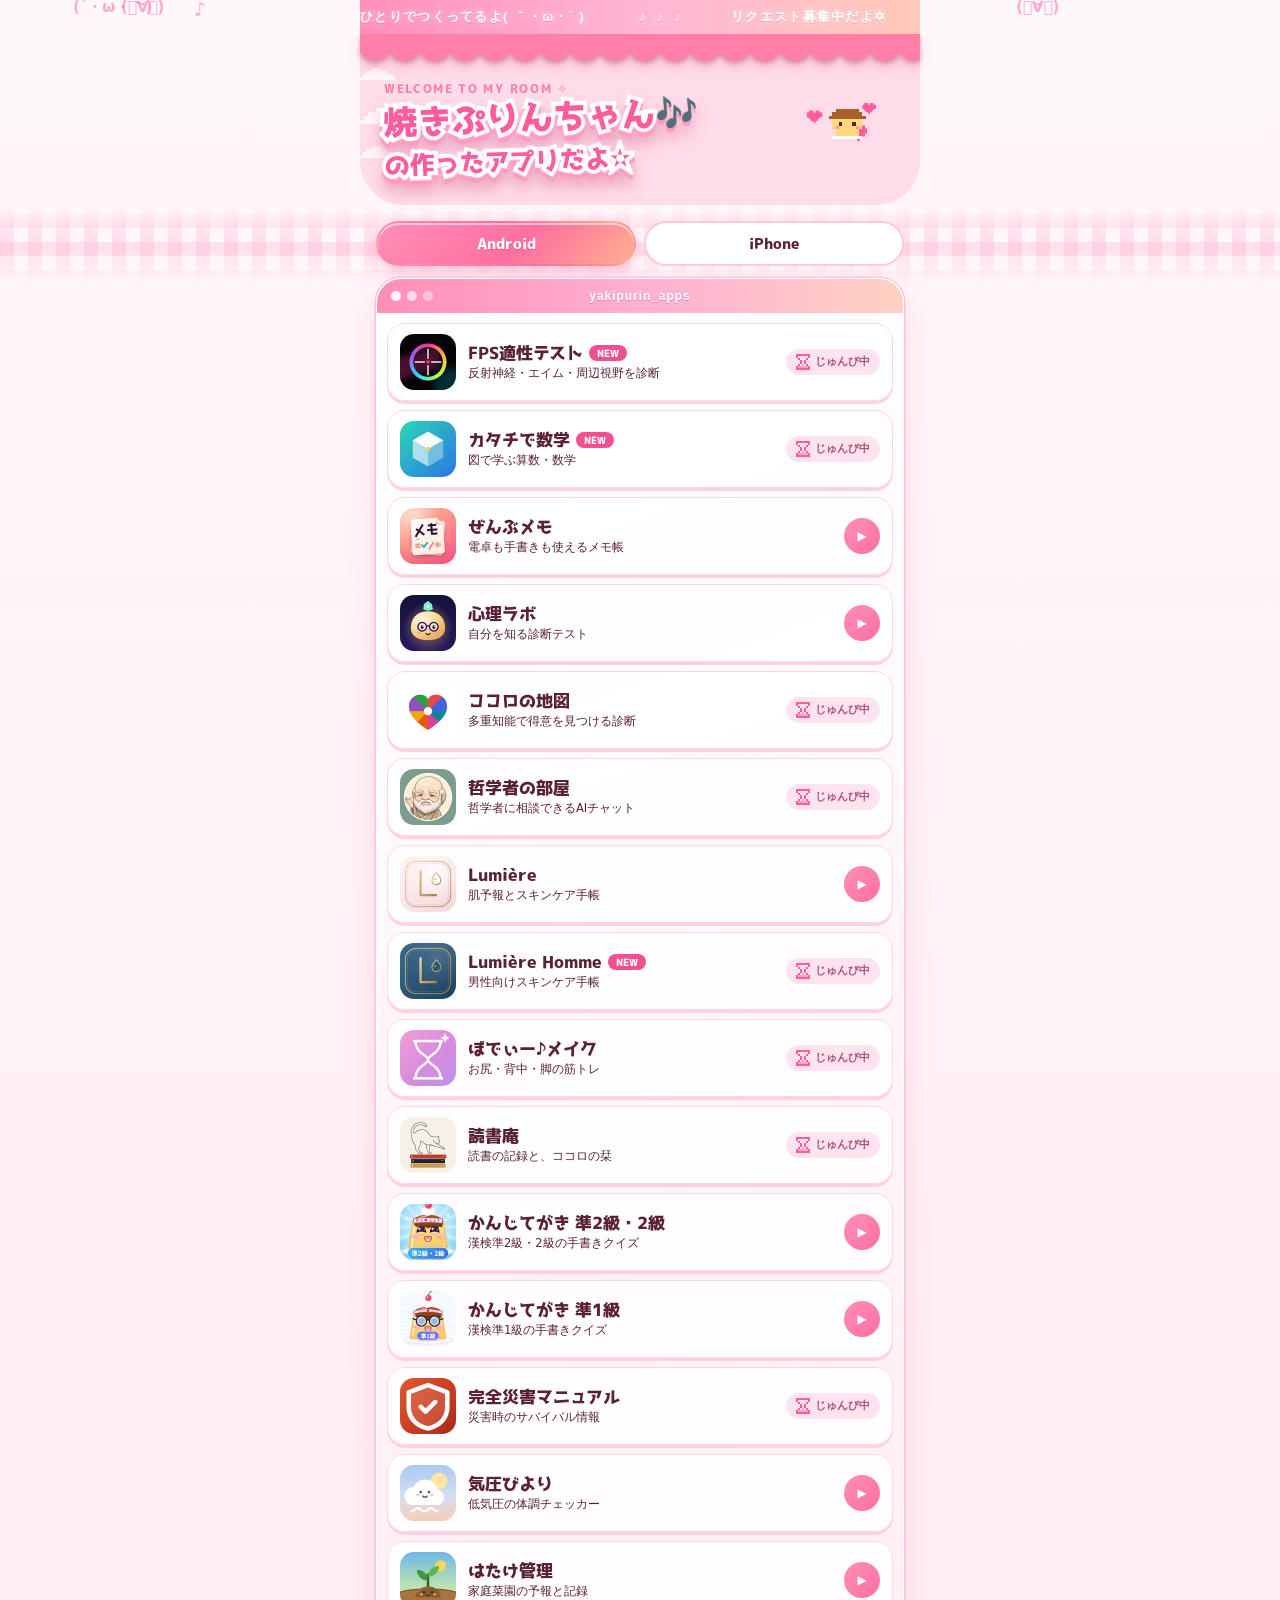
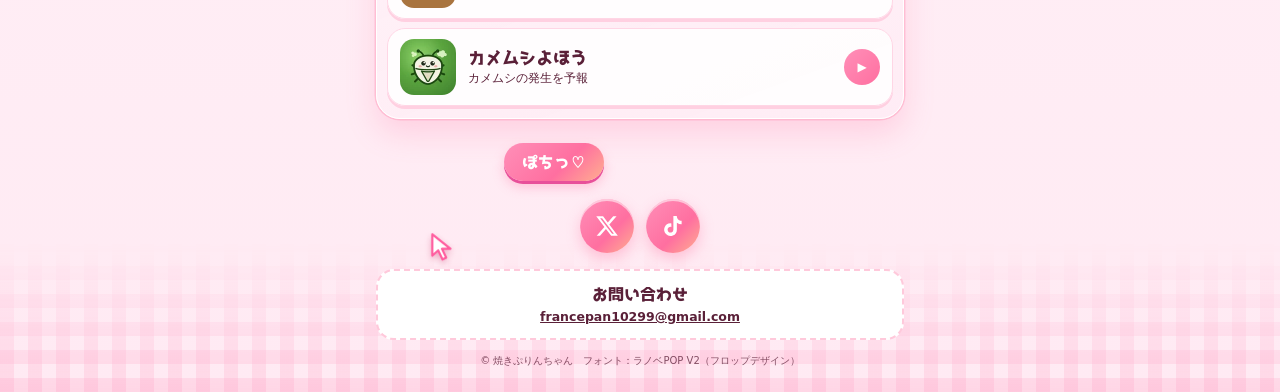
==== index (1).html @ 12c760b0 "Add files via upload" ====
<!doctype html>
<html lang="ja">
<head>
<meta charset="utf-8">
<meta name="viewport" content="width=device-width,initial-scale=1,viewport-fit=cover">
<title>焼きぷりんちゃんの作ったアプリだよ</title>
<meta name="description" content="焼きぷりんちゃんの作ったアプリだよ。Android / iPhone。">
<link rel="icon" href="paw.png">
<link rel="preload" href="lanobepop-v2.woff" as="font" type="font/woff" crossorigin>
<style>
@font-face{font-family:"LanobePOP";src:url("lanobepop-v2.woff") format("woff");font-display:swap}
:root{--s1:#FFF8FB;--s2:#FFEAF3;--hb:#FFDCE9;--ac:#F0508E;--sauce:#FF7FA8;--tx:#5A2038;--line:#FFC9DB;--sh:#FFD0E1}
*{box-sizing:border-box}
html{-webkit-text-size-adjust:100%;overflow-x:hidden;overflow-x:clip}
html{background:#FFEAF3}
body{position:relative;overflow-x:hidden;overflow-x:clip;margin:0;min-height:100vh;font-family:"Hiragino Maru Gothic ProN","Hiragino Sans","Rounded Mplus 1c","Noto Sans JP",system-ui,sans-serif;color:var(--tx);background:linear-gradient(180deg,var(--s1),var(--s2));padding-bottom:max(24px,env(safe-area-inset-bottom,0px))}
.wrap{position:relative;z-index:1;max-width:560px;margin:0 auto;padding-left:max(16px,env(safe-area-inset-left,0px));padding-right:max(16px,env(safe-area-inset-right,0px))}
.hero{margin:0 calc(-1*max(16px,env(safe-area-inset-left,0px)));padding:46px 24px 24px;background:var(--hb);border-radius:0 0 44px 44px;position:relative;isolation:isolate}
.hero::before{content:"";position:absolute;left:0;right:0;top:0;height:30px;background:linear-gradient(var(--sauce),var(--sauce)) top/100% 9px no-repeat,radial-gradient(circle at 15px 9px,var(--sauce) 17px,transparent 18px) 0 0/30px 30px repeat-x;filter:drop-shadow(0 3px 2px rgba(190,50,100,.38)) drop-shadow(0 6px 6px rgba(190,50,100,.18))}
.by{font-family:"LanobePOP",sans-serif;font-size:12px;letter-spacing:.14em;margin:0;color:var(--sauce)}
h1{font-family:"LanobePOP",sans-serif;font-weight:400;margin:4px 0 0;font-size:clamp(25px,7.4vw,34px);line-height:1.25;position:relative;transform:rotate(-2deg);transform-origin:left center}
.ln{display:block;position:relative;white-space:nowrap}
.ln.l2{font-size:.74em;margin-top:6px}
.ln .o{position:absolute;left:0;top:0;font-style:normal;color:#fff;-webkit-text-stroke:8px #fff;filter:drop-shadow(0 5px 0 #FF9CC0) drop-shadow(0 9px 7px rgba(200,60,110,.3))}
.ln .g{position:relative;font-weight:400;color:#FF5C9E;padding-right:16px}
.ln .o{padding-right:16px;overflow:visible}
.wv{display:block;width:70%;height:10px;margin-top:10px;position:relative}
.nb{display:inline-block}
.lead{margin:0;font-size:14px;font-weight:700}
.mq{margin:0 calc(-1*max(16px,env(safe-area-inset-left,0px)));padding-top:env(safe-area-inset-top,0px);background:linear-gradient(90deg,#FF8FB8,#FFB6D6 50%,#FFC9B8);color:#fff;font:700 13px/34px "Hiragino Maru Gothic ProN","Rounded Mplus 1c","Noto Sans JP",sans-serif;letter-spacing:.1em;overflow:hidden;white-space:pre;text-shadow:0 0 6px rgba(255,255,255,.75),0 1px 0 rgba(200,60,110,.35);position:relative;z-index:2}
.mq .trk{display:inline-flex;animation:mq 30s linear infinite;will-change:transform}
.mq .trk span{flex:none;padding-right:2em}
@keyframes mq{to{transform:translateX(-50%)}}
@media (prefers-reduced-motion:reduce){.mq .trk{animation:none}}
.tabs{display:flex;gap:8px;margin:16px 0 12px}
.tabs button{flex:1;padding:10px 0;border-radius:999px;font:400 15px "LanobePOP",sans-serif;background:#fff;border:2px solid var(--line);color:var(--tx);cursor:pointer}
.tabs button[aria-selected=true]{background:linear-gradient(135deg,#FF8FB8,#FF6FA0 55%,#FFB08F);border-color:transparent;color:#fff;text-shadow:0 1px 0 rgba(200,60,110,.35);box-shadow:0 6px 14px rgba(255,111,160,.35),inset 0 2px 0 rgba(255,255,255,.55)}
.tabs button:focus-visible,.go:focus-visible,.sns a:focus-visible{outline:3px solid #8A2E6A;outline-offset:2px}
.win{position:relative;margin:0;padding:44px 10px 12px;list-style:none;display:flex;flex-direction:column;gap:9px;border-radius:24px;background:linear-gradient(160deg,rgba(255,255,255,.92),rgba(255,236,245,.8));border:1.5px solid #fff;box-shadow:0 14px 30px rgba(255,111,160,.22),0 0 0 1.5px var(--line)}
.win::before{content:"";position:absolute;left:0;right:0;top:0;height:34px;border-radius:24px 24px 0 0;background:linear-gradient(90deg,#FF8FB8,#FFB3D2 55%,#FFD1C2)}
.win::after{content:"yakipurin_apps";position:absolute;left:0;right:0;top:0;text-align:center;color:#fff;font:700 12px/34px "Hiragino Maru Gothic ProN","Rounded Mplus 1c","Noto Sans JP",sans-serif;letter-spacing:.08em;text-shadow:0 1px 0 rgba(200,60,110,.4)}
.dots{position:absolute;left:14px;top:12px;display:flex;gap:6px;z-index:2}
.dots i{width:10px;height:10px;border-radius:50%;background:#fff;opacity:.9}.dots i:nth-child(2){opacity:.65}.dots i:nth-child(3){opacity:.4}
.app{display:flex;align-items:center;gap:12px;padding:10px 12px;background:rgba(255,255,255,.85);border:1.5px solid #FFD6E5;border-radius:18px;box-shadow:0 3px 0 var(--sh)}
.ic{width:56px;height:56px;border-radius:14px;flex:none;background:#FFE3EE center/cover no-repeat}
.i-bodymake{background-image:url([data-uri])}
.i-dokushoan{background-image:url([data-uri])}
.i-fpsreflex{background-image:url([data-uri])}
.i-hatake{background-image:url([data-uri])}
.i-katachi{background-image:url([data-uri])}
.i-kamemushi{background-image:url([data-uri])}
.i-kanji-jun1{background-image:url([data-uri])}
.i-kanji-jun2{background-image:url([data-uri])}
.i-kiatsu{background-image:url([data-uri])}
.i-kokoronochizu{background-image:url([data-uri])}
.i-lumiere{background-image:url([data-uri])}
.i-lumierehomme{background-image:url([data-uri])}
.i-saigai{background-image:url([data-uri])}
.i-shinrilab{background-image:url([data-uri])}
.i-tetsugaku{background-image:url([data-uri])}
.i-zenbumemo{background-image:url([data-uri])}

.tx{min-width:0;flex:1}
h3{word-break:keep-all;overflow-wrap:normal;font-family:"LanobePOP",sans-serif;font-weight:400;font-size:17px;line-height:1.35;margin:0}
.tx p{word-break:auto-phrase;line-break:strict;margin:0;font-size:11.5px;line-height:1.4;font-weight:500}
.new{font-family:"LanobePOP",sans-serif;font-style:normal;font-size:10px;padding:1px 8px;border-radius:999px;margin-left:6px;vertical-align:2px;background:var(--ac);color:#fff}
.go{margin-left:auto;flex:none;width:36px;height:36px;border-radius:50%;display:grid;place-items:center;font-size:12px;background:linear-gradient(135deg,#FF8FB8,#FF6FA0);color:#fff;text-decoration:none}
.go.soon{display:inline-flex;align-items:center;gap:5px;width:auto;height:auto;border-radius:999px;padding:5px 10px;background:#FFE3EE;color:#B0507A;font-size:10.5px;font-weight:700;white-space:nowrap}
.desk{position:relative;height:62px;margin-top:12px;display:flex;align-items:center;justify-content:center;gap:48px;clip-path:inset(-10px 0 -96px 0);overflow-x:clip}
.dbtn{padding:8px 18px;border-radius:999px;font-family:"LanobePOP",sans-serif;font-weight:400;font-size:16px;color:#fff;background:linear-gradient(135deg,#FF8FB8,#FF6FA0 60%,#FFB08F);box-shadow:0 3px 0 #E8509A,0 6px 12px rgba(255,111,160,.35);transition:transform .12s,box-shadow .12s}
.dbtn.dn{transform:translateY(3px);box-shadow:0 0 0 #E8509A,0 3px 8px rgba(255,111,160,.35)}
.dpop{padding:8px 14px;border-radius:12px;background:#fff;box-shadow:0 4px 12px rgba(200,60,110,.25),0 0 0 1.5px var(--line);font-family:"LanobePOP",sans-serif;font-size:16px;color:#FF5C9E;opacity:0;transform:scale(.7);transition:opacity .25s,transform .25s;white-space:nowrap}
.dpop.show{opacity:1;transform:scale(1)}
.cur{pointer-events:none;position:absolute;left:0;top:0;width:26px;height:30px;z-index:0;filter:drop-shadow(0 3px 3px rgba(200,60,110,.35));will-change:transform}
.rip{position:absolute;left:0;top:0;width:34px;height:34px;margin:-17px 0 0 -17px;border-radius:50%;border:2px solid #FF5C9E;opacity:0;z-index:0;pointer-events:none}
.hg{display:inline-block;width:14px;height:16px;line-height:0}
@media (max-width:380px){.go.soon{gap:3px;padding:4px 7px;font-size:10px;align-self:flex-end;margin-bottom:6px}.hg{width:10px;height:12px}.hg svg{width:10px;height:12px}}
.hg svg{display:block;shape-rendering:crispEdges}
.ld{margin-top:14px;position:relative;z-index:2}
.mono{font:700 11px ui-monospace,Menlo,Consolas,monospace;color:#FF5C9E;letter-spacing:.06em}
.bar{width:168px;height:14px;border:2px solid #FF5C9E;background:#fff;padding:2px;margin-top:4px;box-shadow:3px 3px 0 #FF9CC0}
.row{display:flex;align-items:flex-end;gap:10px}
.pct{font:700 13px ui-monospace,Menlo,Consolas,monospace;color:#FF5C9E;min-width:40px;margin-bottom:-1px}
#cl{position:absolute;inset:0;pointer-events:none;overflow:hidden;z-index:-1;border-radius:0 0 44px 44px}
.pxc{position:absolute;left:0;opacity:.75}
.pxp{font-size:clamp(25px,7.4vw,34px);position:absolute;left:87%;margin-left:-.54em;bottom:1.935em;z-index:2;pointer-events:none}
.bar{display:flex;gap:2px}
.bar i{display:block;flex:1;height:100%;background:#FF5C9E;visibility:hidden}
#pxh{position:absolute;inset:0;pointer-events:none;overflow:hidden;z-index:2}
.pxp svg{width:1.082em;height:.886em}
.pxheart{position:absolute;opacity:0}
#deco{position:absolute;left:0;top:0;right:0;bottom:0;overflow:hidden;pointer-events:none;z-index:0}
#deco .gb{position:absolute;left:0;right:0;background:repeating-linear-gradient(0deg,rgba(255,143,184,.24) 0 14px,transparent 14px 28px),repeating-linear-gradient(90deg,rgba(255,143,184,.24) 0 14px,transparent 14px 28px)}
#deco .it{position:absolute;top:0;left:0;will-change:transform}
#deco .it span{display:block;color:rgba(255,92,158,.5);font-weight:700;line-height:1;white-space:nowrap;animation:sw 5s ease-in-out infinite alternate}
@keyframes sw{from{transform:translateX(-9px) rotate(-6deg)}to{transform:translateX(9px) rotate(6deg)}}
@media (prefers-reduced-motion:reduce){#deco .it span{animation:none}}
.sns{display:flex;gap:12px;justify-content:center;margin-top:6px}
.sns a{position:relative;z-index:1;width:54px;height:54px;border-radius:50%;display:grid;place-items:center;background:linear-gradient(135deg,#FF8FB8,#FF6FA0 60%,#FFB08F);box-shadow:0 6px 14px rgba(255,111,160,.35),inset 0 2px 0 rgba(255,255,255,.55)}
.sns svg{width:24px;height:24px;fill:#fff}
.ct{margin-top:16px;text-align:center;padding:12px 14px;background:#fff;border:2px dashed var(--line);border-radius:18px}
.ct h2{font-family:"LanobePOP",sans-serif;font-weight:400;font-size:16px;margin:0 0 4px}
.ct p{margin:2px 0;font-size:12.5px;font-weight:700;overflow-wrap:anywhere}
.ct a{color:inherit}
.ft{font-size:10px;margin:14px 0 0;text-align:center;opacity:.75}
[hidden]{display:none!important}
/* コピー・長押し選択・画像の保存ドラッグをできなくする */
html,body,*{-webkit-user-select:none;user-select:none;-webkit-touch-callout:none;-webkit-user-drag:none}
img,a{-webkit-user-drag:none}
</style>
</head>
<body><div id="deco" aria-hidden="true"></div><div class="wrap">
<div class="mq" aria-hidden="true"><div class="trk"><span>ひとりでつくってるよ( ｀・ω・´ )           ♪  ♪  ♪          リクエスト募集中だよ✡          ひとりでつくってるよ( ｀・ω・´ )           ♪  ♪  ♪          リクエスト募集中だよ✡          </span><span>ひとりでつくってるよ( ｀・ω・´ )           ♪  ♪  ♪          リクエスト募集中だよ✡          ひとりでつくってるよ( ｀・ω・´ )           ♪  ♪  ♪          リクエスト募集中だよ✡          </span></div></div>
<header class="hero"><p class="by">WELCOME TO MY ROOM ✧</p><h1 aria-label="焼きぷりんちゃん🎶の作ったアプリだよ✫"><span class="ln"><i class="o" aria-hidden="true">焼きぷりんちゃん🎶</i><b class="g">焼きぷりんちゃん🎶</b></span><span class="ln l2"><i class="o" aria-hidden="true">の作ったアプリだよ✫</i><b class="g">の作ったアプリだよ✫</b></span></h1><div id="cl" aria-hidden="true"></div><div id="pxh" aria-hidden="true"></div></header>
<div class="tabs" role="tablist"><button role="tab" id="t-android" aria-selected="true" aria-controls="p-android">Android</button><button role="tab" id="t-ios" aria-selected="false" aria-controls="p-ios">iPhone</button></div>
<main>
<section id="p-android" role="tabpanel" aria-labelledby="t-android"><ul class="win"><div class="dots" aria-hidden="true"><i></i><i></i><i></i></div>
<li class="app"><span class="ic i-fpsreflex" aria-hidden="true"></span><div class="tx"><h3>FPS適性テスト<i class="new">NEW</i></h3><p>反射神経・エイム・周辺視野を診断</p></div><span class="go soon"><i class="hg"></i>じゅんび中</span></li><li class="app"><span class="ic i-katachi" aria-hidden="true"></span><div class="tx"><h3>カタチで数学<i class="new">NEW</i></h3><p>図で学ぶ算数・数学</p></div><span class="go soon"><i class="hg"></i>じゅんび中</span></li><li class="app"><span class="ic i-zenbumemo" aria-hidden="true"></span><div class="tx"><h3>ぜんぶメモ</h3><p>電卓も手書きも使えるメモ帳</p></div><a class="go" href="https://play.google.com/store/apps/details?id=com.yakipurin.zenbumemo" aria-label="ぜんぶメモをGoogle Playで見る">▶</a></li><li class="app"><span class="ic i-shinrilab" aria-hidden="true"></span><div class="tx"><h3>心理ラボ</h3><p>自分を知る診断テスト</p></div><a class="go" href="https://play.google.com/store/apps/details?id=com.yakipurin.shinrilab" aria-label="心理ラボをGoogle Playで見る">▶</a></li><li class="app"><span class="ic i-kokoronochizu" aria-hidden="true"></span><div class="tx"><h3>ココロの地図</h3><p>多重知能で得意を見つける診断</p></div><span class="go soon"><i class="hg"></i>じゅんび中</span></li><li class="app"><span class="ic i-tetsugaku" aria-hidden="true"></span><div class="tx"><h3>哲学者の部屋</h3><p>哲学者に相談できるAIチャット</p></div><span class="go soon"><i class="hg"></i>じゅんび中</span></li><li class="app"><span class="ic i-lumiere" aria-hidden="true"></span><div class="tx"><h3>Lumière</h3><p>肌予報とスキンケア手帳</p></div><a class="go" href="https://play.google.com/store/apps/details?id=com.yakipurin.lumiere" aria-label="LumièreをGoogle Playで見る">▶</a></li><li class="app"><span class="ic i-lumierehomme" aria-hidden="true"></span><div class="tx"><h3>Lumière Homme<i class="new">NEW</i></h3><p>男性向けスキンケア手帳</p></div><span class="go soon"><i class="hg"></i>じゅんび中</span></li><li class="app"><span class="ic i-bodymake" aria-hidden="true"></span><div class="tx"><h3>ぼでぃー♪メイク</h3><p>お尻・背中・脚の筋トレ</p></div><span class="go soon"><i class="hg"></i>じゅんび中</span></li><li class="app"><span class="ic i-dokushoan" aria-hidden="true"></span><div class="tx"><h3>読書庵</h3><p>読書の記録と、ココロの栞</p></div><span class="go soon"><i class="hg"></i>じゅんび中</span></li><li class="app"><span class="ic i-kanji-jun2" aria-hidden="true"></span><div class="tx"><h3>かんじてがき <span class=nb>準2級・2級</span></h3><p>漢検準2級・2級の手書きクイズ</p></div><a class="go" href="https://play.google.com/store/apps/details?id=jp.kanjitegaki.jun2" aria-label="かんじてがき 準2級・2級をGoogle Playで見る">▶</a></li><li class="app"><span class="ic i-kanji-jun1" aria-hidden="true"></span><div class="tx"><h3>かんじてがき <span class=nb>準1級</span></h3><p>漢検準1級の手書きクイズ</p></div><a class="go" href="https://play.google.com/store/apps/details?id=jp.kanjitegaki.jun1" aria-label="かんじてがき 準1級をGoogle Playで見る">▶</a></li><li class="app"><span class="ic i-saigai" aria-hidden="true"></span><div class="tx"><h3>完全災害マニュアル</h3><p>災害時のサバイバル情報</p></div><span class="go soon"><i class="hg"></i>じゅんび中</span></li><li class="app"><span class="ic i-kiatsu" aria-hidden="true"></span><div class="tx"><h3>気圧びより</h3><p>低気圧の体調チェッカー</p></div><a class="go" href="https://play.google.com/store/apps/details?id=com.yakipurin.kiatsu" aria-label="気圧びよりをGoogle Playで見る">▶</a></li><li class="app"><span class="ic i-hatake" aria-hidden="true"></span><div class="tx"><h3>はたけ管理</h3><p>家庭菜園の予報と記録</p></div><a class="go" href="https://play.google.com/store/apps/details?id=com.yakipurin.hatake" aria-label="はたけ管理をGoogle Playで見る">▶</a></li><li class="app"><span class="ic i-kamemushi" aria-hidden="true"></span><div class="tx"><h3>カメムシよほう</h3><p>カメムシの発生を予報</p></div><a class="go" href="https://play.google.com/store/apps/details?id=com.yakipurin.kamemushi" aria-label="カメムシよほうをGoogle Playで見る">▶</a></li>
</ul></section>
<section id="p-ios" role="tabpanel" aria-labelledby="t-ios" hidden><ul class="win"><div class="dots" aria-hidden="true"><i></i><i></i><i></i></div>
<li class="app"><span class="ic i-fpsreflex" aria-hidden="true"></span><div class="tx"><h3>FPS適性テスト<i class="new">NEW</i></h3><p>反射神経・エイム・周辺視野を診断</p></div><span class="go soon"><i class="hg"></i>じゅんび中</span></li><li class="app"><span class="ic i-katachi" aria-hidden="true"></span><div class="tx"><h3>カタチで数学<i class="new">NEW</i></h3><p>図で学ぶ算数・数学</p></div><span class="go soon"><i class="hg"></i>じゅんび中</span></li><li class="app"><span class="ic i-zenbumemo" aria-hidden="true"></span><div class="tx"><h3>ぜんぶメモ</h3><p>電卓も手書きも使えるメモ帳</p></div><span class="go soon"><i class="hg"></i>じゅんび中</span></li><li class="app"><span class="ic i-shinrilab" aria-hidden="true"></span><div class="tx"><h3>心理ラボ</h3><p>自分を知る診断テスト</p></div><span class="go soon"><i class="hg"></i>じゅんび中</span></li><li class="app"><span class="ic i-kokoronochizu" aria-hidden="true"></span><div class="tx"><h3>ココロの地図</h3><p>多重知能で得意を見つける診断</p></div><span class="go soon"><i class="hg"></i>じゅんび中</span></li><li class="app"><span class="ic i-tetsugaku" aria-hidden="true"></span><div class="tx"><h3>哲学者の部屋</h3><p>哲学者に相談できるAIチャット</p></div><span class="go soon"><i class="hg"></i>じゅんび中</span></li><li class="app"><span class="ic i-lumiere" aria-hidden="true"></span><div class="tx"><h3>Lumière</h3><p>肌予報とスキンケア手帳</p></div><span class="go soon"><i class="hg"></i>じゅんび中</span></li><li class="app"><span class="ic i-lumierehomme" aria-hidden="true"></span><div class="tx"><h3>Lumière Homme<i class="new">NEW</i></h3><p>男性向けスキンケア手帳</p></div><span class="go soon"><i class="hg"></i>じゅんび中</span></li><li class="app"><span class="ic i-bodymake" aria-hidden="true"></span><div class="tx"><h3>ぼでぃー♪メイク</h3><p>お尻・背中・脚の筋トレ</p></div><span class="go soon"><i class="hg"></i>じゅんび中</span></li><li class="app"><span class="ic i-dokushoan" aria-hidden="true"></span><div class="tx"><h3>読書庵</h3><p>読書の記録と、ココロの栞</p></div><span class="go soon"><i class="hg"></i>じゅんび中</span></li><li class="app"><span class="ic i-kanji-jun2" aria-hidden="true"></span><div class="tx"><h3>かんじてがき <span class=nb>準2級・2級</span></h3><p>漢検準2級・2級の手書きクイズ</p></div><span class="go soon"><i class="hg"></i>じゅんび中</span></li><li class="app"><span class="ic i-kanji-jun1" aria-hidden="true"></span><div class="tx"><h3>かんじてがき <span class=nb>準1級</span></h3><p>漢検準1級の手書きクイズ</p></div><span class="go soon"><i class="hg"></i>じゅんび中</span></li><li class="app"><span class="ic i-saigai" aria-hidden="true"></span><div class="tx"><h3>完全災害マニュアル</h3><p>災害時のサバイバル情報</p></div><span class="go soon"><i class="hg"></i>じゅんび中</span></li><li class="app"><span class="ic i-kiatsu" aria-hidden="true"></span><div class="tx"><h3>気圧びより</h3><p>低気圧の体調チェッカー</p></div><span class="go soon"><i class="hg"></i>じゅんび中</span></li><li class="app"><span class="ic i-hatake" aria-hidden="true"></span><div class="tx"><h3>はたけ管理</h3><p>家庭菜園の予報と記録</p></div><span class="go soon"><i class="hg"></i>じゅんび中</span></li><li class="app"><span class="ic i-kamemushi" aria-hidden="true"></span><div class="tx"><h3>カメムシよほう</h3><p>カメムシの発生を予報</p></div><span class="go soon"><i class="hg"></i>じゅんび中</span></li>
</ul></section>
</main>
<div class="desk" id="desk" aria-hidden="true"><b class="dbtn">ぽちっ♡</b><span class="dpop">ありがとう♡</span><svg class="cur" viewBox="0 0 24 28"><path d="M3 2v20l5.5-5 4 8.5 3.5-1.7-4-8.3H20z" fill="#fff" stroke="#FF5C9E" stroke-width="2" stroke-linejoin="round"/></svg><i class="rip"></i></div>
<nav class="sns" aria-label="SNS"><a href="https://x.com/TheSmallPrint6" aria-label="X" rel="noopener"><svg viewBox="0 0 24 24" aria-hidden="true"><path d="M18.244 2.25h3.308l-7.227 8.26 8.502 11.24H16.17l-5.214-6.817L4.99 21.75H1.68l7.73-8.835L1.254 2.25H8.08l4.713 6.231zm-1.161 17.52h1.833L7.084 4.126H5.117z"/></svg></a><a href="https://www.tiktok.com/@thesmallprint6" aria-label="TikTok" rel="noopener"><svg viewBox="0 0 24 24" aria-hidden="true"><path d="M19.59 6.69a4.83 4.83 0 0 1-3.77-4.25V2h-3.45v13.67a2.89 2.89 0 0 1-5.2 1.74 2.89 2.89 0 0 1 2.31-4.64 2.93 2.93 0 0 1 .88.13V9.4a6.84 6.84 0 0 0-1-.05A6.33 6.33 0 0 0 5 20.1a6.34 6.34 0 0 0 10.86-4.43v-7a8.16 8.16 0 0 0 4.77 1.52v-3.4a4.85 4.85 0 0 1-1.04-.1z"/></svg></a></nav>
<section class="ct"><h2>お問い合わせ</h2><p><a href="mailto:francepan10299@gmail.com">francepan10299@gmail.com</a></p></section>
<p class="ft">© 焼きぷりんちゃん　フォント：ラノベPOP V2（フロップデザイン）</p>
</div>
<script>
(function(){
var tabs={android:document.getElementById('t-android'),ios:document.getElementById('t-ios')},panels={android:document.getElementById('p-android'),ios:document.getElementById('p-ios')};
function show(k){for(var n in tabs){tabs[n].setAttribute('aria-selected',n===k);panels[n].hidden=n!==k;}try{history.replaceState(null,'','#'+k)}catch(e){}}
tabs.android.onclick=function(){show('android')};tabs.ios.onclick=function(){show('ios')};
var ua=navigator.userAgent||'',h=(location.hash||'').slice(1);
(function(){var b=document.getElementById('bar');if(!b)return;var pc=document.getElementById('pct'),N=16,bl=[],rm=window.matchMedia&&matchMedia('(prefers-reduced-motion:reduce)').matches;for(var i=0;i<N;i++){var e=document.createElement('i');b.appendChild(e);bl.push(e)}
function r(a,c){return a+Math.random()*(c-a)}
if(rm){for(var j=0;j<11;j++)bl[j].style.visibility='visible';if(pc)pc.textContent='69%';return}
function run(){bl.forEach(function(e){e.style.visibility='hidden'});if(pc)pc.textContent='0%';var k=0,sp=r(.7,1.5);(function nx(){if(k>=N){setTimeout(run,r(1400,2200));return}bl[k++].style.visibility='visible';if(pc)pc.textContent=Math.round(k/N*100)+'%';var d=r(60,320)*sp;if(Math.random()<.18)d+=r(250,700);setTimeout(nx,d)})()}
setTimeout(run,300)})();
(function(){var h=document.getElementById('pxh');if(!h)return;var hero=h.parentNode,pe=null,NS='http://www.w3.org/2000/svg',G=['.XX.XX.','XXXXXXX','XXXXXXX','.XXXXX.','..XXX..','...X...'],rm=window.matchMedia&&matchMedia('(prefers-reduced-motion:reduce)').matches,hs=[];
function mk(){var s=document.createElementNS(NS,'svg'),u=2;s.setAttribute('width',7*u);s.setAttribute('height',6*u);s.setAttribute('viewBox','0 0 7 6');s.setAttribute('shape-rendering','crispEdges');s.style.cssText='display:block;position:absolute;left:0;top:0;will-change:transform;opacity:0';for(var y=0;y<6;y++)for(var x=0;x<7;x++)if(G[y][x]==='X'){var q=document.createElementNS(NS,'rect');q.setAttribute('x',x);q.setAttribute('y',y);q.setAttribute('width',1);q.setAttribute('height',1);q.setAttribute('fill','#FF5C9E');s.appendChild(q)}return s}
for(var i=0;i<3;i++){var e=mk();h.appendChild(e);hs.push(e)}
function pos(n){pe=pe||hero.querySelector('.pxp');if(!pe)return;var a=hero.getBoundingClientRect(),b=pe.getBoundingClientRect(),k=b.width/33,cx=b.left-a.left+b.width/2-7*k,cy=b.top-a.top+b.height/2-6*k;hs.forEach(function(e,i){var t=n/1600+i*2.0944,x=Math.cos(t)*30*k,y=(Math.sin(t)*13-4)*k;e.style.width=(14*k)+'px';e.style.height=(12*k)+'px';e.style.opacity=1;e.style.transform='translate('+(cx+x)+'px,'+(cy+y)+'px) scale('+(.8+.4*(Math.sin(t)+1)/2)+')'})}
if(rm){pos(0);return}
(function f(n){pos(n);requestAnimationFrame(f)})(0)})();
(function(){var NS='http://www.w3.org/2000/svg',hero=document.querySelector('.hero'),rm=window.matchMedia&&matchMedia('(prefers-reduced-motion:reduce)').matches;
function gr(g,u,pal){var h=g.length,w=g[0].length,s=document.createElementNS(NS,'svg');s.setAttribute('width',w*u);s.setAttribute('height',h*u);s.setAttribute('viewBox','0 0 '+w+' '+h);s.setAttribute('shape-rendering','crispEdges');s.style.display='block';for(var y=0;y<h;y++)for(var x=0;x<w;x++){var c=g[y][x];if(c!=='.'){var q=document.createElementNS(NS,'rect');q.setAttribute('x',x);q.setAttribute('y',y);q.setAttribute('width',1);q.setAttribute('height',1);q.setAttribute('fill',pal[c]);s.appendChild(q)}}return s}
if(!hero)return;
var PUD=['..CCCCCCC..','.CCCCCCCCC.','CCCCCCCCCCC','.YYYYYYYYY.','.YYEYYYEYY.','.YKYYYYYKY.','..YYYYYYY..','..YYYYYYY..','.WWWWWWWWW.'],pp=document.createElement('div');pp.className='pxp';pp.appendChild(gr(PUD,3,{C:'#A8612A',Y:'#FFD97A',E:'#5A1F3B',K:'#FF8FB8',W:'#FFFFFF'}));hero.appendChild(pp);
if(!rm)pp.animate([{transform:'translateY(0)'},{transform:'translateY(-9px)'},{transform:'translateY(0)'}],{duration:900,iterations:Infinity,easing:'steps(2,end)'});
var cl=document.getElementById('cl'),CL=['....XXX.....','..XXXXXXX...','.XXXXXXXXXX.','XXXXXXXXXXXX'],U=[3,4,3],T=[34,74,112];
for(var i=0;i<3;i++)(function(i){var e=document.createElement('div');e.className='pxc';e.style.top=T[i]+'px';e.appendChild(gr(CL,U[i],{X:'#fff'}));cl.appendChild(e);if(rm){e.style.left=(14+i*30)+'%';return}
e.animate([{transform:'translateX(-60px)'},{transform:'translateX('+(hero.clientWidth+20)+'px)'}],{duration:26000+i*7000,delay:-i*9000,iterations:Infinity,easing:'steps(60,end)'})})(i)})();
(function(){var NS='http://www.w3.org/2000/svg',F=[['XXXXXXX','XSSSSSX','.XSSSX.','..XSX..','..X.X..','.X...X.','X.....X','XXXXXXX'],['XXXXXXX','X.....X','.XSSSX.','..X.X..','..XSX..','.X.S.X.','X.SSS.X','XXXXXXX'],['XXXXXXX','X.....X','.X...X.','..X.X..','..X.X..','.X.S.X.','XSSSSSX','XXXXXXX']],hs=[].slice.call(document.querySelectorAll('.hg'));function dr(e,g){var s=document.createElementNS(NS,'svg');s.setAttribute('width',14);s.setAttribute('height',16);s.setAttribute('viewBox','0 0 7 8');for(var y=0;y<8;y++)for(var x=0;x<7;x++)if(g[y][x]!='.'){var r=document.createElementNS(NS,'rect');r.setAttribute('x',x);r.setAttribute('y',y);r.setAttribute('width',1);r.setAttribute('height',1);r.setAttribute('fill',g[y][x]=='S'?'#FFA3C6':'#FF5C9E');s.appendChild(r)}e.innerHTML='';e.appendChild(s)}
var i=0;function t(){hs.forEach(function(e){dr(e,F[i%3])})}t();if(!(window.matchMedia&&matchMedia('(prefers-reduced-motion:reduce)').matches))setInterval(function(){i++;t()},700)})();
(function(){var d=document.getElementById('desk');if(!d)return;var cur=d.querySelector('.cur'),rip=d.querySelector('.rip'),pop=d.querySelector('.dpop'),btn=d.querySelector('.dbtn');
var rm=window.matchMedia&&matchMedia('(prefers-reduced-motion:reduce)').matches;
function pt(el,ox,oy){var a=d.getBoundingClientRect(),b=el.getBoundingClientRect();return[b.left-a.left+(ox==null?b.width/2:ox),b.top-a.top+(oy==null?b.height/2:oy)]}
var pos=[-30,30];function put(p){cur.style.transform='translate('+p[0]+'px,'+p[1]+'px)';pos=p}
function wait(t){return new Promise(function(r){setTimeout(r,t)})}
function R(a,b){return a+Math.random()*(b-a)}
function mv(p,t){return new Promise(function(r){var a=pos,dx=p[0]-a[0],dy=p[1]-a[1],L=Math.sqrt(dx*dx+dy*dy)||1,nx=-dy/L,ny=dx/L,off=(Math.random()<.5?-1:1)*Math.max(22,L*R(.25,.45)),c=[(a[0]+p[0])/2+nx*off,(a[1]+p[1])/2+ny*off],ph=R(0,6),s=null;
function f(n){if(s===null)s=n;var k=Math.min(1,(n-s)/t),e=k<.5?2*k*k:1-Math.pow(-2*k+2,2)/2,u=1-e,w=Math.sin(e*Math.PI*3+ph)*3*Math.sin(e*Math.PI);
put([u*u*a[0]+2*u*e*c[0]+e*e*p[0]+w,u*u*a[1]+2*u*e*c[1]+e*e*p[1]+w]);if(k<1)requestAnimationFrame(f);else r()}requestAnimationFrame(f)})}
var NS='http://www.w3.org/2000/svg';
function fly(nd,x,y,dx,dy,rot,dur,dl){var e=document.createElement('i');e.style.cssText='position:absolute;left:'+x+'px;top:'+y+'px;pointer-events:none;z-index:2;font-style:normal';var w=document.createElement('div');w.style.cssText='position:absolute;left:0;top:0;transform:translate(-50%,-50%)';w.appendChild(nd);e.appendChild(w);d.appendChild(e);e.animate([{opacity:0,transform:'translate(0,0) scale(.2) rotate(0)'},{opacity:1,transform:'translate('+dx*.5+'px,'+dy*.5+'px) scale(1) rotate('+rot*.5+'deg)',offset:.35},{opacity:0,transform:'translate('+dx+'px,'+dy+'px) scale(.7) rotate('+rot+'deg)'}],{duration:dur,delay:dl||0,easing:'ease-out',fill:'both'}).onfinish=function(){e.remove()}}
function star(sz){var s=document.createElementNS(NS,'svg');s.setAttribute('viewBox','0 0 24 24');s.style.cssText='width:'+sz+'px;height:'+sz+'px;filter:drop-shadow(0 0 2px #FF8FB8);display:block';var p=document.createElementNS(NS,'path');p.setAttribute('d','M12 0C13 8 16 11 24 12 16 13 13 16 12 24 11 16 8 13 0 12 8 11 11 8 12 0Z');p.setAttribute('fill','#fff');s.appendChild(p);return s}
function heart(sz){var e=document.createElement('span');e.textContent='♡';e.style.cssText='display:block;font-size:'+sz+'px;color:#FF6FA0;line-height:1;font-weight:900;text-shadow:0 0 1px currentColor';return e}
function burst(){var a=d.getBoundingClientRect(),b=pop.getBoundingClientRect(),cx=b.left-a.left+b.width/2,cy=b.top-a.top+b.height/2,w=b.width,h=b.height;
var rg=document.createElement('i'),sz=w+56;rg.style.cssText='position:absolute;pointer-events:none;z-index:2;border-radius:50%;border:3px solid #FF6FA0;width:'+sz+'px;height:'+sz+'px;left:'+(cx-sz/2)+'px;top:'+(cy-sz/2)+'px';d.appendChild(rg);rg.animate([{opacity:1,transform:'scale(.25)'},{opacity:0,transform:'scale(1)'}],{duration:700,easing:'cubic-bezier(.2,.7,.3,1)',fill:'both'}).onfinish=function(){rg.remove()};
for(var i=0;i<2;i++)fly(heart(R(14,18)),cx+R(-w/2-6,w/2+6),cy+R(-h/2,h/2),R(-26,26),R(-34,-14),R(-20,20),R(900,1200),i*120+R(0,80));
for(var j=0;j<4;j++){var t=Math.random()*Math.PI*2;fly(star(R(5,9)),cx+Math.cos(t)*(w/2+4),cy+Math.sin(t)*(h/2+4),Math.cos(t)*R(12,24),Math.sin(t)*R(12,24),R(-50,50),R(700,1000),R(0,220))}}
function click(){rip.style.left=pos[0]+'px';rip.style.top=pos[1]+'px';rip.animate([{opacity:.9,transform:'scale(.3)'},{opacity:0,transform:'scale(1.4)'}],{duration:520,easing:'ease-out'})}
if(rm){pop.classList.add('show');put(pt(btn,40,10));return}
async function loop(){var W=d.clientWidth,H=d.clientHeight,T=2,B=H-30;var sn=document.querySelector('.sns');function lim(){if(sn){var a=d.getBoundingClientRect(),b=sn.getBoundingClientRect();B=b.bottom-a.top-8}}lim();addEventListener('resize',lim);for(;;){pop.classList.remove('show');put([R(-30,-20),R(T,B)]);await wait(400);
if(Math.random()<.6){await mv([R(W*.05,W*.95),R(T,B)],R(900,1500));await wait(R(100,400))}
await mv(pt(btn,R(24,60),R(8,18)),R(900,1500));await wait(150);btn.classList.add('dn');click();await wait(140);btn.classList.remove('dn');pop.classList.add('show');burst();await wait(900);
await mv([R(W*.5,W*.95),R(T,B)],R(1000,1500));await wait(1100);
await mv([W+20,R(T,B)],R(900,1300));await wait(700)}}
var run=false;function go(){if(run)return;run=true;loop()}
if('IntersectionObserver' in window){new IntersectionObserver(function(en,o){if(en[0].isIntersecting){go();o.disconnect()}}).observe(d)}else go();
})();
(function(){var D=document.getElementById('deco');if(!D)return;var T=['(´・ω・｀)','☆','♡','(ﾟ∀ﾟ)','✡','♪','(｀・ω・´)','☆','(*´ω｀*)','♡'],X=[6,62,30,84,46,16,74,38,90,22],rm=window.matchMedia&&matchMedia('(prefers-reduced-motion:reduce)').matches,its=[];
function r(a,b){return a+Math.random()*(b-a)}
function build(){D.innerHTML='';its=[];var H=document.body.scrollHeight,W=document.body.clientWidth;
var tb=document.querySelector('.tabs'),tr=tb.getBoundingClientRect(),y0=tr.top+scrollY;
var a=document.createElement('div');a.className='gb';a.style.cssText='top:'+(y0-18)+'px;height:'+(tr.height+36)+'px;opacity:.85;-webkit-mask-image:linear-gradient(transparent,#000 40%,#000 60%,transparent);mask-image:linear-gradient(transparent,#000 40%,#000 60%,transparent)';D.appendChild(a);
var b=document.createElement('div');b.className='gb';b.style.cssText='bottom:0;height:150px;opacity:.9;-webkit-mask-image:linear-gradient(transparent,#000);mask-image:linear-gradient(transparent,#000)';D.appendChild(b);
var n=Math.max(5,Math.round(H/330)),dur=(H+80)/34;
for(var i=0;i<n;i++){var o=document.createElement('div'),sp=document.createElement('span'),t=T[i%T.length];o.className='it';sp.textContent=t;sp.style.fontSize=(t.length>2?15:19)+'px';sp.style.animationDelay=(-r(0,5))+'s';o.appendChild(sp);var x=X[i%X.length]/100*(W-70);o.style.left=x+'px';
if(rm){o.style.transform='translateY('+((i+.5)/n*H)+'px)'}else{o.animate([{transform:'translateY('+(H+40)+'px)',opacity:0},{opacity:1,offset:.06},{opacity:1,offset:.94},{transform:'translateY(-40px)',opacity:0}],{duration:dur*1000,delay:-(i/n)*dur*1000,iterations:Infinity,easing:'linear'})}
D.appendChild(o)}
var mn=document.querySelector('main'),zt=mn.getBoundingClientRect().bottom+scrollY-10,zh=H-zt,m=3,zd=(zh+60)/26,ZT=['(ﾟ∀ﾟ)','♡','☆','(´・ω・｀)','✡','♪','(*´ω｀*)','♡'],ZX=[10,58,32,80,20,68,44,90];
for(var k=0;k<m;k++){var q=document.createElement('div'),sq=document.createElement('span'),tt=ZT[k%ZT.length];q.className='it';sq.textContent=tt;sq.style.fontSize=(tt.length>2?15:19)+'px';sq.style.animationDelay=(-r(0,5))+'s';q.appendChild(sq);q.style.left=(ZX[k%ZX.length]/100*(W-70))+'px';
if(rm){q.style.transform='translateY('+(zt+(k+.5)/m*zh)+'px)'}else{q.animate([{transform:'translateY('+(H+20)+'px)',opacity:0},{opacity:1,offset:.08},{opacity:1,offset:.9},{transform:'translateY('+(zt-10)+'px)',opacity:0}],{duration:zd*1000,delay:-(k/m)*zd*1000,iterations:Infinity,easing:'linear'})}
D.appendChild(q)}}
build();var tm;addEventListener('resize',function(){clearTimeout(tm);tm=setTimeout(build,300)});addEventListener('load',function(){setTimeout(build,200)});
})();

show(h==='ios'||h==='android'?h:(/iPhone|iPad|iPod/.test(ua)?'ios':'android'));
})();
</script>
<script>
/* コピー・切り取り・右クリック・選択・ドラッグを止める */
(function(){function no(e){e.preventDefault();return false}
['copy','cut','contextmenu','selectstart','dragstart'].forEach(function(t){document.addEventListener(t,no)});
document.addEventListener('keydown',function(e){var k=(e.key||'').toLowerCase();if((e.ctrlKey||e.metaKey)&&(k==='c'||k==='x'||k==='a'||k==='s'||k==='u'||k==='p'))e.preventDefault()});
document.addEventListener('copy',function(e){try{e.clipboardData.setData('text/plain','')}catch(x){}},true)})();
</script>
<script src="fx.js" defer></script>
</body></html>
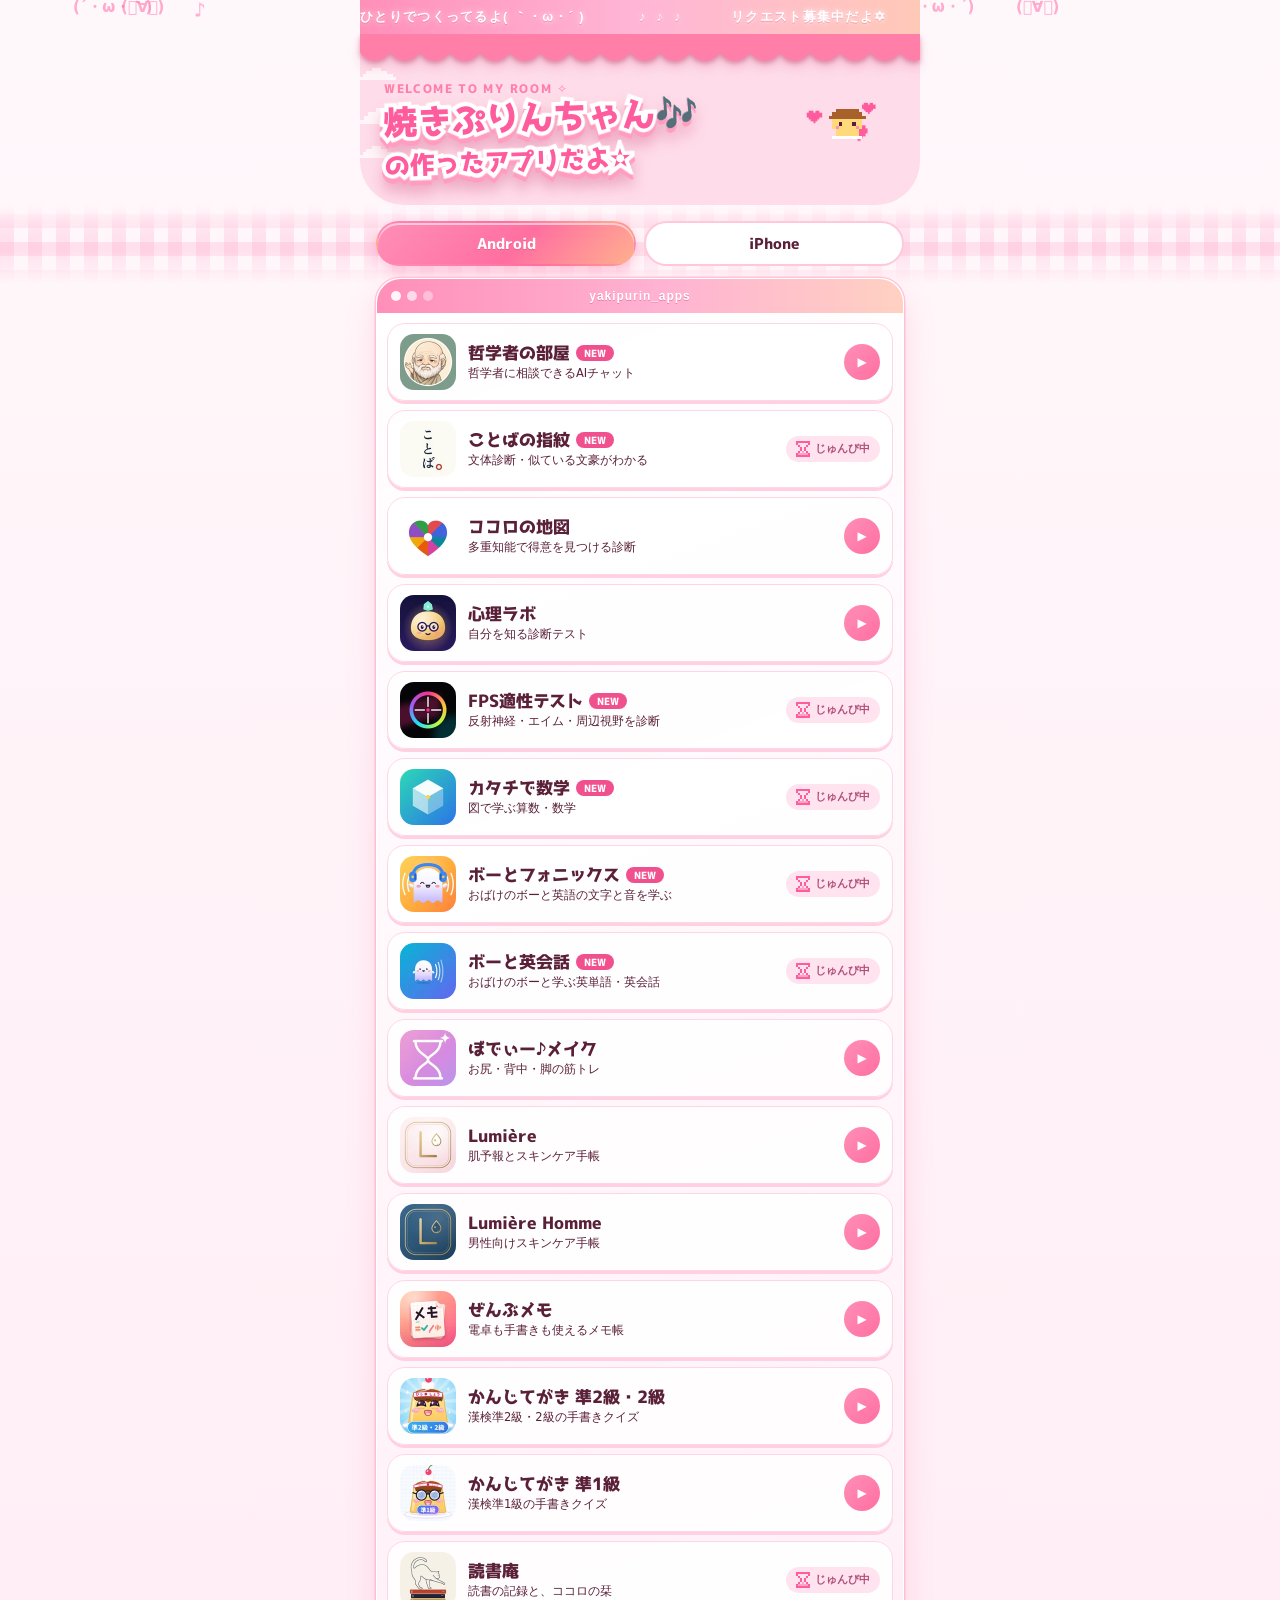
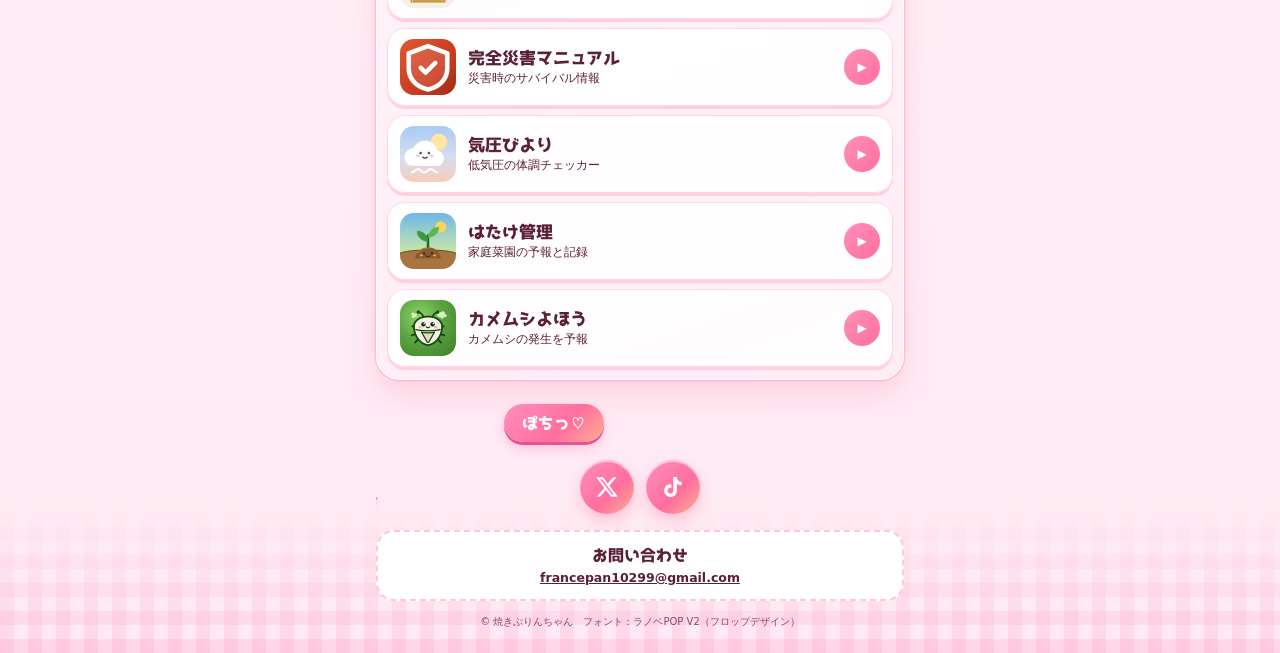
==== commit a8a20847: "Add files via upload" ====
--- a/index (1).html
+++ b/index (1).html
@@ -47,7 +47,8 @@
 .i-dokushoan{background-image:url([data-uri])}
 .i-fpsreflex{background-image:url([data-uri])}
 .i-hatake{background-image:url([data-uri])}
-.i-katachi{background-image:url([data-uri])}
+.i-katachi{background-image:url([data-uri])}.i-kotoba{background-image:url([data-uri])}.i-boeikaiwa{background-image:url([data-uri])}
+.i-bophonics{background-image:url([data-uri])}
 .i-kamemushi{background-image:url([data-uri])}
 .i-kanji-jun1{background-image:url([data-uri])}
 .i-kanji-jun2{background-image:url([data-uri])}
@@ -115,10 +116,10 @@
 <div class="tabs" role="tablist"><button role="tab" id="t-android" aria-selected="true" aria-controls="p-android">Android</button><button role="tab" id="t-ios" aria-selected="false" aria-controls="p-ios">iPhone</button></div>
 <main>
 <section id="p-android" role="tabpanel" aria-labelledby="t-android"><ul class="win"><div class="dots" aria-hidden="true"><i></i><i></i><i></i></div>
-<li class="app"><span class="ic i-fpsreflex" aria-hidden="true"></span><div class="tx"><h3>FPS適性テスト<i class="new">NEW</i></h3><p>反射神経・エイム・周辺視野を診断</p></div><span class="go soon"><i class="hg"></i>じゅんび中</span></li><li class="app"><span class="ic i-katachi" aria-hidden="true"></span><div class="tx"><h3>カタチで数学<i class="new">NEW</i></h3><p>図で学ぶ算数・数学</p></div><span class="go soon"><i class="hg"></i>じゅんび中</span></li><li class="app"><span class="ic i-zenbumemo" aria-hidden="true"></span><div class="tx"><h3>ぜんぶメモ</h3><p>電卓も手書きも使えるメモ帳</p></div><a class="go" href="https://play.google.com/store/apps/details?id=com.yakipurin.zenbumemo" aria-label="ぜんぶメモをGoogle Playで見る">▶</a></li><li class="app"><span class="ic i-shinrilab" aria-hidden="true"></span><div class="tx"><h3>心理ラボ</h3><p>自分を知る診断テスト</p></div><a class="go" href="https://play.google.com/store/apps/details?id=com.yakipurin.shinrilab" aria-label="心理ラボをGoogle Playで見る">▶</a></li><li class="app"><span class="ic i-kokoronochizu" aria-hidden="true"></span><div class="tx"><h3>ココロの地図</h3><p>多重知能で得意を見つける診断</p></div><span class="go soon"><i class="hg"></i>じゅんび中</span></li><li class="app"><span class="ic i-tetsugaku" aria-hidden="true"></span><div class="tx"><h3>哲学者の部屋</h3><p>哲学者に相談できるAIチャット</p></div><span class="go soon"><i class="hg"></i>じゅんび中</span></li><li class="app"><span class="ic i-lumiere" aria-hidden="true"></span><div class="tx"><h3>Lumière</h3><p>肌予報とスキンケア手帳</p></div><a class="go" href="https://play.google.com/store/apps/details?id=com.yakipurin.lumiere" aria-label="LumièreをGoogle Playで見る">▶</a></li><li class="app"><span class="ic i-lumierehomme" aria-hidden="true"></span><div class="tx"><h3>Lumière Homme<i class="new">NEW</i></h3><p>男性向けスキンケア手帳</p></div><span class="go soon"><i class="hg"></i>じゅんび中</span></li><li class="app"><span class="ic i-bodymake" aria-hidden="true"></span><div class="tx"><h3>ぼでぃー♪メイク</h3><p>お尻・背中・脚の筋トレ</p></div><span class="go soon"><i class="hg"></i>じゅんび中</span></li><li class="app"><span class="ic i-dokushoan" aria-hidden="true"></span><div class="tx"><h3>読書庵</h3><p>読書の記録と、ココロの栞</p></div><span class="go soon"><i class="hg"></i>じゅんび中</span></li><li class="app"><span class="ic i-kanji-jun2" aria-hidden="true"></span><div class="tx"><h3>かんじてがき <span class=nb>準2級・2級</span></h3><p>漢検準2級・2級の手書きクイズ</p></div><a class="go" href="https://play.google.com/store/apps/details?id=jp.kanjitegaki.jun2" aria-label="かんじてがき 準2級・2級をGoogle Playで見る">▶</a></li><li class="app"><span class="ic i-kanji-jun1" aria-hidden="true"></span><div class="tx"><h3>かんじてがき <span class=nb>準1級</span></h3><p>漢検準1級の手書きクイズ</p></div><a class="go" href="https://play.google.com/store/apps/details?id=jp.kanjitegaki.jun1" aria-label="かんじてがき 準1級をGoogle Playで見る">▶</a></li><li class="app"><span class="ic i-saigai" aria-hidden="true"></span><div class="tx"><h3>完全災害マニュアル</h3><p>災害時のサバイバル情報</p></div><span class="go soon"><i class="hg"></i>じゅんび中</span></li><li class="app"><span class="ic i-kiatsu" aria-hidden="true"></span><div class="tx"><h3>気圧びより</h3><p>低気圧の体調チェッカー</p></div><a class="go" href="https://play.google.com/store/apps/details?id=com.yakipurin.kiatsu" aria-label="気圧びよりをGoogle Playで見る">▶</a></li><li class="app"><span class="ic i-hatake" aria-hidden="true"></span><div class="tx"><h3>はたけ管理</h3><p>家庭菜園の予報と記録</p></div><a class="go" href="https://play.google.com/store/apps/details?id=com.yakipurin.hatake" aria-label="はたけ管理をGoogle Playで見る">▶</a></li><li class="app"><span class="ic i-kamemushi" aria-hidden="true"></span><div class="tx"><h3>カメムシよほう</h3><p>カメムシの発生を予報</p></div><a class="go" href="https://play.google.com/store/apps/details?id=com.yakipurin.kamemushi" aria-label="カメムシよほうをGoogle Playで見る">▶</a></li>
+<li class="app"><span class="ic i-tetsugaku" aria-hidden="true"></span><div class="tx"><h3>哲学者の部屋<wbr><i class="new">NEW</i></h3><p>哲学者に相談できるAIチャット</p></div><a class="go" href="https://play.google.com/store/apps/details?id=com.yakipurin.tetsugaku" aria-label="哲学者の部屋をGoogle Playで見る">▶</a></li><li class="app"><span class="ic i-kotoba" aria-hidden="true"></span><div class="tx"><h3>ことばの指紋<wbr><i class="new">NEW</i></h3><p>文体診断・似ている文豪がわかる</p></div><span class="go soon"><i class="hg"></i>じゅんび中</span></li><li class="app"><span class="ic i-kokoronochizu" aria-hidden="true"></span><div class="tx"><h3>ココロの地図</h3><p>多重知能で得意を見つける診断</p></div><a class="go" href="https://play.google.com/store/apps/details?id=com.yakipurin.kokoronochizu" aria-label="ココロの地図をGoogle Playで見る">▶</a></li><li class="app"><span class="ic i-shinrilab" aria-hidden="true"></span><div class="tx"><h3>心理ラボ</h3><p>自分を知る診断テスト</p></div><a class="go" href="https://play.google.com/store/apps/details?id=com.yakipurin.shinrilab" aria-label="心理ラボをGoogle Playで見る">▶</a></li><li class="app"><span class="ic i-fpsreflex" aria-hidden="true"></span><div class="tx"><h3>FPS適性テスト<wbr><i class="new">NEW</i></h3><p>反射神経・エイム・周辺視野を診断</p></div><span class="go soon"><i class="hg"></i>じゅんび中</span></li><li class="app"><span class="ic i-katachi" aria-hidden="true"></span><div class="tx"><h3>カタチで数学<wbr><i class="new">NEW</i></h3><p>図で学ぶ算数・数学</p></div><span class="go soon"><i class="hg"></i>じゅんび中</span></li><li class="app"><span class="ic i-bophonics" aria-hidden="true"></span><div class="tx"><h3>ボーとフォニックス<wbr><i class="new">NEW</i></h3><p>おばけのボーと英語の文字と音を学ぶ</p></div><span class="go soon"><i class="hg"></i>じゅんび中</span></li><li class="app"><span class="ic i-boeikaiwa" aria-hidden="true"></span><div class="tx"><h3>ボーと英会話<wbr><i class="new">NEW</i></h3><p>おばけのボーと学ぶ英単語・英会話</p></div><span class="go soon"><i class="hg"></i>じゅんび中</span></li><li class="app"><span class="ic i-bodymake" aria-hidden="true"></span><div class="tx"><h3>ぼでぃー♪メイク</h3><p>お尻・背中・脚の筋トレ</p></div><a class="go" href="https://play.google.com/store/apps/details?id=com.yakipurin.bodymake" aria-label="ぼでぃー♪メイクをGoogle Playで見る">▶</a></li><li class="app"><span class="ic i-lumiere" aria-hidden="true"></span><div class="tx"><h3>Lumière</h3><p>肌予報とスキンケア手帳</p></div><a class="go" href="https://play.google.com/store/apps/details?id=com.yakipurin.lumiere" aria-label="LumièreをGoogle Playで見る">▶</a></li><li class="app"><span class="ic i-lumierehomme" aria-hidden="true"></span><div class="tx"><h3>Lumière Homme</h3><p>男性向けスキンケア手帳</p></div><a class="go" href="https://play.google.com/store/apps/details?id=com.yakipurin.lumierehomme" aria-label="Lumière HommeをGoogle Playで見る">▶</a></li><li class="app"><span class="ic i-zenbumemo" aria-hidden="true"></span><div class="tx"><h3>ぜんぶメモ</h3><p>電卓も手書きも使えるメモ帳</p></div><a class="go" href="https://play.google.com/store/apps/details?id=com.yakipurin.zenbumemo" aria-label="ぜんぶメモをGoogle Playで見る">▶</a></li><li class="app"><span class="ic i-kanji-jun2" aria-hidden="true"></span><div class="tx"><h3>かんじてがき <span class=nb>準2級・2級</span></h3><p>漢検準2級・2級の手書きクイズ</p></div><a class="go" href="https://play.google.com/store/apps/details?id=jp.kanjitegaki.jun2" aria-label="かんじてがき 準2級・2級をGoogle Playで見る">▶</a></li><li class="app"><span class="ic i-kanji-jun1" aria-hidden="true"></span><div class="tx"><h3>かんじてがき <span class=nb>準1級</span></h3><p>漢検準1級の手書きクイズ</p></div><a class="go" href="https://play.google.com/store/apps/details?id=jp.kanjitegaki.jun1" aria-label="かんじてがき 準1級をGoogle Playで見る">▶</a></li><li class="app"><span class="ic i-dokushoan" aria-hidden="true"></span><div class="tx"><h3>読書庵</h3><p>読書の記録と、ココロの栞</p></div><span class="go soon"><i class="hg"></i>じゅんび中</span></li><li class="app"><span class="ic i-saigai" aria-hidden="true"></span><div class="tx"><h3>完全災害マニュアル</h3><p>災害時のサバイバル情報</p></div><a class="go" href="https://play.google.com/store/apps/details?id=com.yakipurin.saigai" aria-label="完全災害マニュアルをGoogle Playで見る">▶</a></li><li class="app"><span class="ic i-kiatsu" aria-hidden="true"></span><div class="tx"><h3>気圧びより</h3><p>低気圧の体調チェッカー</p></div><a class="go" href="https://play.google.com/store/apps/details?id=com.yakipurin.kiatsu" aria-label="気圧びよりをGoogle Playで見る">▶</a></li><li class="app"><span class="ic i-hatake" aria-hidden="true"></span><div class="tx"><h3>はたけ管理</h3><p>家庭菜園の予報と記録</p></div><a class="go" href="https://play.google.com/store/apps/details?id=com.yakipurin.hatake" aria-label="はたけ管理をGoogle Playで見る">▶</a></li><li class="app"><span class="ic i-kamemushi" aria-hidden="true"></span><div class="tx"><h3>カメムシよほう</h3><p>カメムシの発生を予報</p></div><a class="go" href="https://play.google.com/store/apps/details?id=com.yakipurin.kamemushi" aria-label="カメムシよほうをGoogle Playで見る">▶</a></li>
 </ul></section>
 <section id="p-ios" role="tabpanel" aria-labelledby="t-ios" hidden><ul class="win"><div class="dots" aria-hidden="true"><i></i><i></i><i></i></div>
-<li class="app"><span class="ic i-fpsreflex" aria-hidden="true"></span><div class="tx"><h3>FPS適性テスト<i class="new">NEW</i></h3><p>反射神経・エイム・周辺視野を診断</p></div><span class="go soon"><i class="hg"></i>じゅんび中</span></li><li class="app"><span class="ic i-katachi" aria-hidden="true"></span><div class="tx"><h3>カタチで数学<i class="new">NEW</i></h3><p>図で学ぶ算数・数学</p></div><span class="go soon"><i class="hg"></i>じゅんび中</span></li><li class="app"><span class="ic i-zenbumemo" aria-hidden="true"></span><div class="tx"><h3>ぜんぶメモ</h3><p>電卓も手書きも使えるメモ帳</p></div><span class="go soon"><i class="hg"></i>じゅんび中</span></li><li class="app"><span class="ic i-shinrilab" aria-hidden="true"></span><div class="tx"><h3>心理ラボ</h3><p>自分を知る診断テスト</p></div><span class="go soon"><i class="hg"></i>じゅんび中</span></li><li class="app"><span class="ic i-kokoronochizu" aria-hidden="true"></span><div class="tx"><h3>ココロの地図</h3><p>多重知能で得意を見つける診断</p></div><span class="go soon"><i class="hg"></i>じゅんび中</span></li><li class="app"><span class="ic i-tetsugaku" aria-hidden="true"></span><div class="tx"><h3>哲学者の部屋</h3><p>哲学者に相談できるAIチャット</p></div><span class="go soon"><i class="hg"></i>じゅんび中</span></li><li class="app"><span class="ic i-lumiere" aria-hidden="true"></span><div class="tx"><h3>Lumière</h3><p>肌予報とスキンケア手帳</p></div><span class="go soon"><i class="hg"></i>じゅんび中</span></li><li class="app"><span class="ic i-lumierehomme" aria-hidden="true"></span><div class="tx"><h3>Lumière Homme<i class="new">NEW</i></h3><p>男性向けスキンケア手帳</p></div><span class="go soon"><i class="hg"></i>じゅんび中</span></li><li class="app"><span class="ic i-bodymake" aria-hidden="true"></span><div class="tx"><h3>ぼでぃー♪メイク</h3><p>お尻・背中・脚の筋トレ</p></div><span class="go soon"><i class="hg"></i>じゅんび中</span></li><li class="app"><span class="ic i-dokushoan" aria-hidden="true"></span><div class="tx"><h3>読書庵</h3><p>読書の記録と、ココロの栞</p></div><span class="go soon"><i class="hg"></i>じゅんび中</span></li><li class="app"><span class="ic i-kanji-jun2" aria-hidden="true"></span><div class="tx"><h3>かんじてがき <span class=nb>準2級・2級</span></h3><p>漢検準2級・2級の手書きクイズ</p></div><span class="go soon"><i class="hg"></i>じゅんび中</span></li><li class="app"><span class="ic i-kanji-jun1" aria-hidden="true"></span><div class="tx"><h3>かんじてがき <span class=nb>準1級</span></h3><p>漢検準1級の手書きクイズ</p></div><span class="go soon"><i class="hg"></i>じゅんび中</span></li><li class="app"><span class="ic i-saigai" aria-hidden="true"></span><div class="tx"><h3>完全災害マニュアル</h3><p>災害時のサバイバル情報</p></div><span class="go soon"><i class="hg"></i>じゅんび中</span></li><li class="app"><span class="ic i-kiatsu" aria-hidden="true"></span><div class="tx"><h3>気圧びより</h3><p>低気圧の体調チェッカー</p></div><span class="go soon"><i class="hg"></i>じゅんび中</span></li><li class="app"><span class="ic i-hatake" aria-hidden="true"></span><div class="tx"><h3>はたけ管理</h3><p>家庭菜園の予報と記録</p></div><span class="go soon"><i class="hg"></i>じゅんび中</span></li><li class="app"><span class="ic i-kamemushi" aria-hidden="true"></span><div class="tx"><h3>カメムシよほう</h3><p>カメムシの発生を予報</p></div><span class="go soon"><i class="hg"></i>じゅんび中</span></li>
+<li class="app"><span class="ic i-tetsugaku" aria-hidden="true"></span><div class="tx"><h3>哲学者の部屋<wbr><i class="new">NEW</i></h3><p>哲学者に相談できるAIチャット</p></div><span class="go soon"><i class="hg"></i>じゅんび中</span></li><li class="app"><span class="ic i-kotoba" aria-hidden="true"></span><div class="tx"><h3>ことばの指紋<wbr><i class="new">NEW</i></h3><p>文体診断・似ている文豪がわかる</p></div><span class="go soon"><i class="hg"></i>じゅんび中</span></li><li class="app"><span class="ic i-kokoronochizu" aria-hidden="true"></span><div class="tx"><h3>ココロの地図</h3><p>多重知能で得意を見つける診断</p></div><span class="go soon"><i class="hg"></i>じゅんび中</span></li><li class="app"><span class="ic i-shinrilab" aria-hidden="true"></span><div class="tx"><h3>心理ラボ</h3><p>自分を知る診断テスト</p></div><span class="go soon"><i class="hg"></i>じゅんび中</span></li><li class="app"><span class="ic i-fpsreflex" aria-hidden="true"></span><div class="tx"><h3>FPS適性テスト<wbr><i class="new">NEW</i></h3><p>反射神経・エイム・周辺視野を診断</p></div><span class="go soon"><i class="hg"></i>じゅんび中</span></li><li class="app"><span class="ic i-katachi" aria-hidden="true"></span><div class="tx"><h3>カタチで数学<wbr><i class="new">NEW</i></h3><p>図で学ぶ算数・数学</p></div><span class="go soon"><i class="hg"></i>じゅんび中</span></li><li class="app"><span class="ic i-bophonics" aria-hidden="true"></span><div class="tx"><h3>ボーとフォニックス<wbr><i class="new">NEW</i></h3><p>おばけのボーと英語の文字と音を学ぶ</p></div><span class="go soon"><i class="hg"></i>じゅんび中</span></li><li class="app"><span class="ic i-boeikaiwa" aria-hidden="true"></span><div class="tx"><h3>ボーと英会話<wbr><i class="new">NEW</i></h3><p>おばけのボーと学ぶ英単語・英会話</p></div><span class="go soon"><i class="hg"></i>じゅんび中</span></li><li class="app"><span class="ic i-bodymake" aria-hidden="true"></span><div class="tx"><h3>ぼでぃー♪メイク</h3><p>お尻・背中・脚の筋トレ</p></div><span class="go soon"><i class="hg"></i>じゅんび中</span></li><li class="app"><span class="ic i-lumiere" aria-hidden="true"></span><div class="tx"><h3>Lumière</h3><p>肌予報とスキンケア手帳</p></div><span class="go soon"><i class="hg"></i>じゅんび中</span></li><li class="app"><span class="ic i-lumierehomme" aria-hidden="true"></span><div class="tx"><h3>Lumière Homme</h3><p>男性向けスキンケア手帳</p></div><span class="go soon"><i class="hg"></i>じゅんび中</span></li><li class="app"><span class="ic i-zenbumemo" aria-hidden="true"></span><div class="tx"><h3>ぜんぶメモ</h3><p>電卓も手書きも使えるメモ帳</p></div><span class="go soon"><i class="hg"></i>じゅんび中</span></li><li class="app"><span class="ic i-kanji-jun2" aria-hidden="true"></span><div class="tx"><h3>かんじてがき <span class=nb>準2級・2級</span></h3><p>漢検準2級・2級の手書きクイズ</p></div><span class="go soon"><i class="hg"></i>じゅんび中</span></li><li class="app"><span class="ic i-kanji-jun1" aria-hidden="true"></span><div class="tx"><h3>かんじてがき <span class=nb>準1級</span></h3><p>漢検準1級の手書きクイズ</p></div><span class="go soon"><i class="hg"></i>じゅんび中</span></li><li class="app"><span class="ic i-dokushoan" aria-hidden="true"></span><div class="tx"><h3>読書庵</h3><p>読書の記録と、ココロの栞</p></div><span class="go soon"><i class="hg"></i>じゅんび中</span></li><li class="app"><span class="ic i-saigai" aria-hidden="true"></span><div class="tx"><h3>完全災害マニュアル</h3><p>災害時のサバイバル情報</p></div><span class="go soon"><i class="hg"></i>じゅんび中</span></li><li class="app"><span class="ic i-kiatsu" aria-hidden="true"></span><div class="tx"><h3>気圧びより</h3><p>低気圧の体調チェッカー</p></div><span class="go soon"><i class="hg"></i>じゅんび中</span></li><li class="app"><span class="ic i-hatake" aria-hidden="true"></span><div class="tx"><h3>はたけ管理</h3><p>家庭菜園の予報と記録</p></div><span class="go soon"><i class="hg"></i>じゅんび中</span></li><li class="app"><span class="ic i-kamemushi" aria-hidden="true"></span><div class="tx"><h3>カメムシよほう</h3><p>カメムシの発生を予報</p></div><span class="go soon"><i class="hg"></i>じゅんび中</span></li>
 </ul></section>
 </main>
 <div class="desk" id="desk" aria-hidden="true"><b class="dbtn">ぽちっ♡</b><span class="dpop">ありがとう♡</span><svg class="cur" viewBox="0 0 24 28"><path d="M3 2v20l5.5-5 4 8.5 3.5-1.7-4-8.3H20z" fill="#fff" stroke="#FF5C9E" stroke-width="2" stroke-linejoin="round"/></svg><i class="rip"></i></div>
